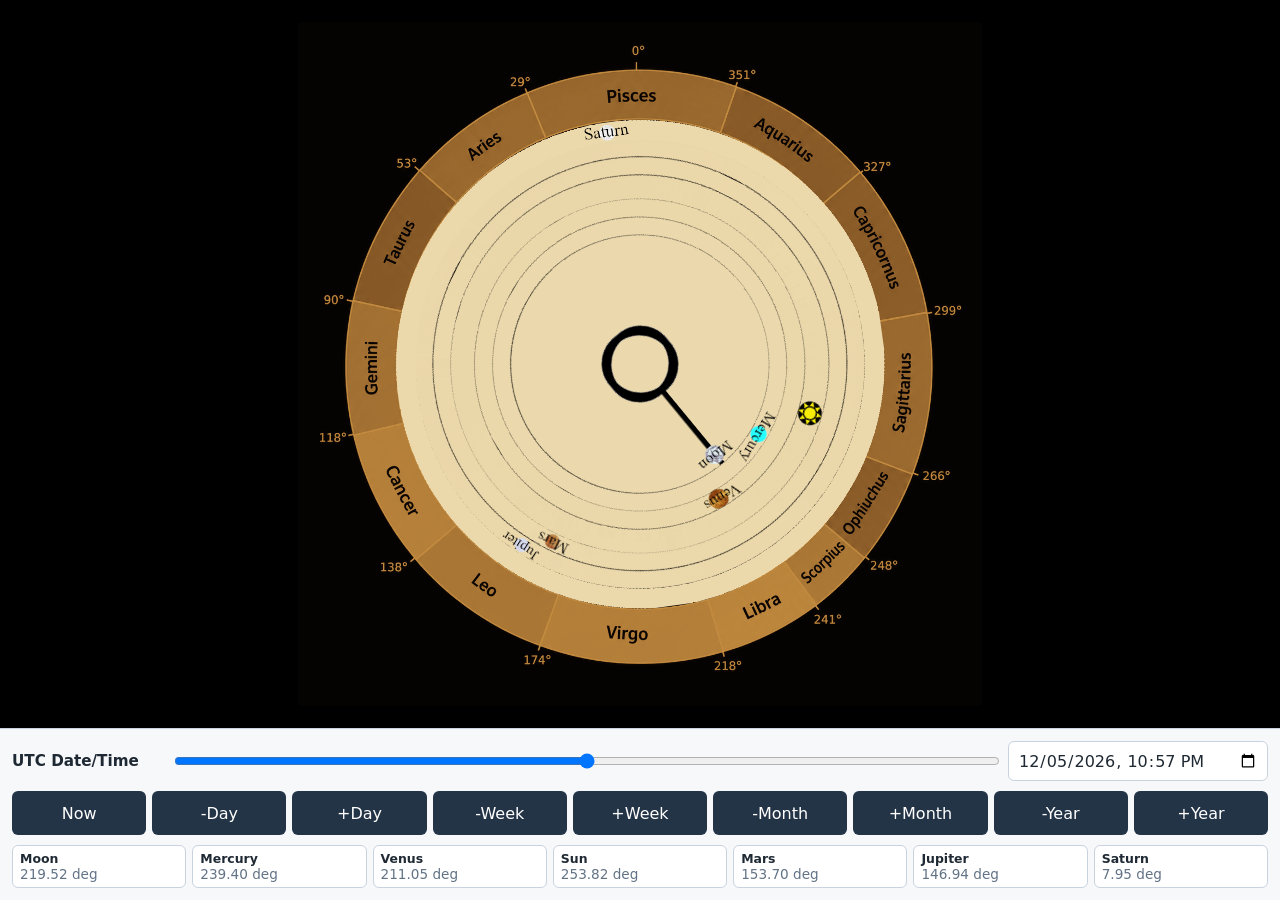
==== antikythera/index.html @ cddb11d9 "center constellations" ====
<!doctype html>
<html lang="en">
<head>
  <meta charset="utf-8">
  <meta name="viewport" content="width=device-width, initial-scale=1">
  <title>Antikythera Rings AD16 HTML</title>
  <link rel="stylesheet" href="style.css">
</head>
<body>
  <main class="app-shell">
    <section class="stage" aria-label="Antikythera ring display">
      <canvas id="ringsCanvas"></canvas>
    </section>

    <section class="controls" aria-label="Date and time controls">
      <div class="date-row">
        <label for="dateInput">UTC Date/Time</label>
        <input id="dateSlider" type="range" min="-36525" max="36525" value="0" step="0.25">
        <input id="dateInput" type="datetime-local" step="60">
      </div>

      <div class="button-row" aria-label="Date step controls">
        <button type="button" data-action="now">Now</button>
        <button type="button" data-days="-1">-Day</button>
        <button type="button" data-days="1">+Day</button>
        <button type="button" data-weeks="-1">-Week</button>
        <button type="button" data-weeks="1">+Week</button>
        <button type="button" data-months="-1">-Month</button>
        <button type="button" data-months="1">+Month</button>
        <button type="button" data-years="-1">-Year</button>
        <button type="button" data-years="1">+Year</button>
      </div>

      <div class="readout" id="readout" aria-live="polite"></div>
    </section>
  </main>

  <script src="vendor/astronomy.browser.min.js"></script>
  <script src="app.js"></script>
</body>
</html>
---- antikythera/style.css ----
:root {
  color-scheme: light;
  --ink: #1f2933;
  --muted: #627386;
  --line: #c9d3df;
  --panel: #f6f8fa;
  --button: #243447;
  --button-hover: #344b63;
  --focus: #0b6bcb;
}

* {
  box-sizing: border-box;
}

html,
body {
  margin: 0;
  height: 100%;
}

body {
  background: #000000;
  color: var(--ink);
  font-family: system-ui, -apple-system, BlinkMacSystemFont, "Segoe UI", sans-serif;
  overflow: hidden;
}

.app-shell {
  height: 100vh;
  height: 100dvh;
  display: grid;
  grid-template-rows: minmax(0, 1fr) auto;
  overflow: hidden;
}

.stage {
  min-height: 0;
  position: relative;
  overflow: hidden;
  background: #000000;
}

.stage::before {
  content: "";
  position: absolute;
  inset: 3%;
  background-image: url("Rings/ChatGPT Image May 6, 2026, 04_53_52 PM bronze source centered.png");
  background-position: center;
  background-repeat: no-repeat;
  background-size: contain;
  pointer-events: none;
}

#ringsCanvas {
  position: relative;
  z-index: 1;
  width: 100%;
  height: 100%;
  display: block;
}

.controls {
  border-top: 1px solid var(--line);
  background: var(--panel);
  padding: 12px;
  max-height: 42vh;
  overflow-y: auto;
}

.date-row {
  display: grid;
  grid-template-columns: minmax(110px, 150px) minmax(160px, 1fr) minmax(190px, 260px);
  gap: 10px;
  align-items: center;
}

label {
  font-size: 0.95rem;
  font-weight: 650;
}

input,
button {
  font: inherit;
}

input[type="range"] {
  width: 100%;
}

input[type="datetime-local"] {
  width: 100%;
  min-height: 40px;
  border: 1px solid var(--line);
  border-radius: 6px;
  padding: 7px 9px;
  background: #ffffff;
  color: var(--ink);
}

button {
  min-height: 44px;
  border: 0;
  border-radius: 6px;
  padding: 8px 10px;
  color: #ffffff;
  background: var(--button);
  cursor: pointer;
  white-space: nowrap;
}

button:hover {
  background: var(--button-hover);
}

button:focus-visible,
input:focus-visible {
  outline: 3px solid color-mix(in srgb, var(--focus), transparent 68%);
  outline-offset: 2px;
}

.button-row {
  display: grid;
  grid-template-columns: repeat(9, minmax(0, 1fr));
  gap: 6px;
  margin-top: 10px;
}

.readout {
  margin-top: 10px;
  display: grid;
  grid-template-columns: repeat(7, minmax(88px, 1fr));
  gap: 6px;
  color: var(--muted);
  font-size: 0.85rem;
}

.readout div {
  min-height: 36px;
  border: 1px solid var(--line);
  border-radius: 6px;
  padding: 5px 7px;
  background: #ffffff;
}

.readout strong {
  display: block;
  color: var(--ink);
  font-size: 0.78rem;
  font-weight: 700;
  text-transform: capitalize;
}

@media (max-width: 820px) {
  .date-row {
    grid-template-columns: 1fr;
  }

  .button-row {
    grid-template-columns: repeat(3, minmax(0, 1fr));
  }

  .readout {
    grid-template-columns: repeat(2, minmax(0, 1fr));
  }
}

@media (max-width: 420px) {
  .button-row {
    grid-template-columns: repeat(2, minmax(0, 1fr));
  }

  .readout {
    grid-template-columns: 1fr;
  }
}
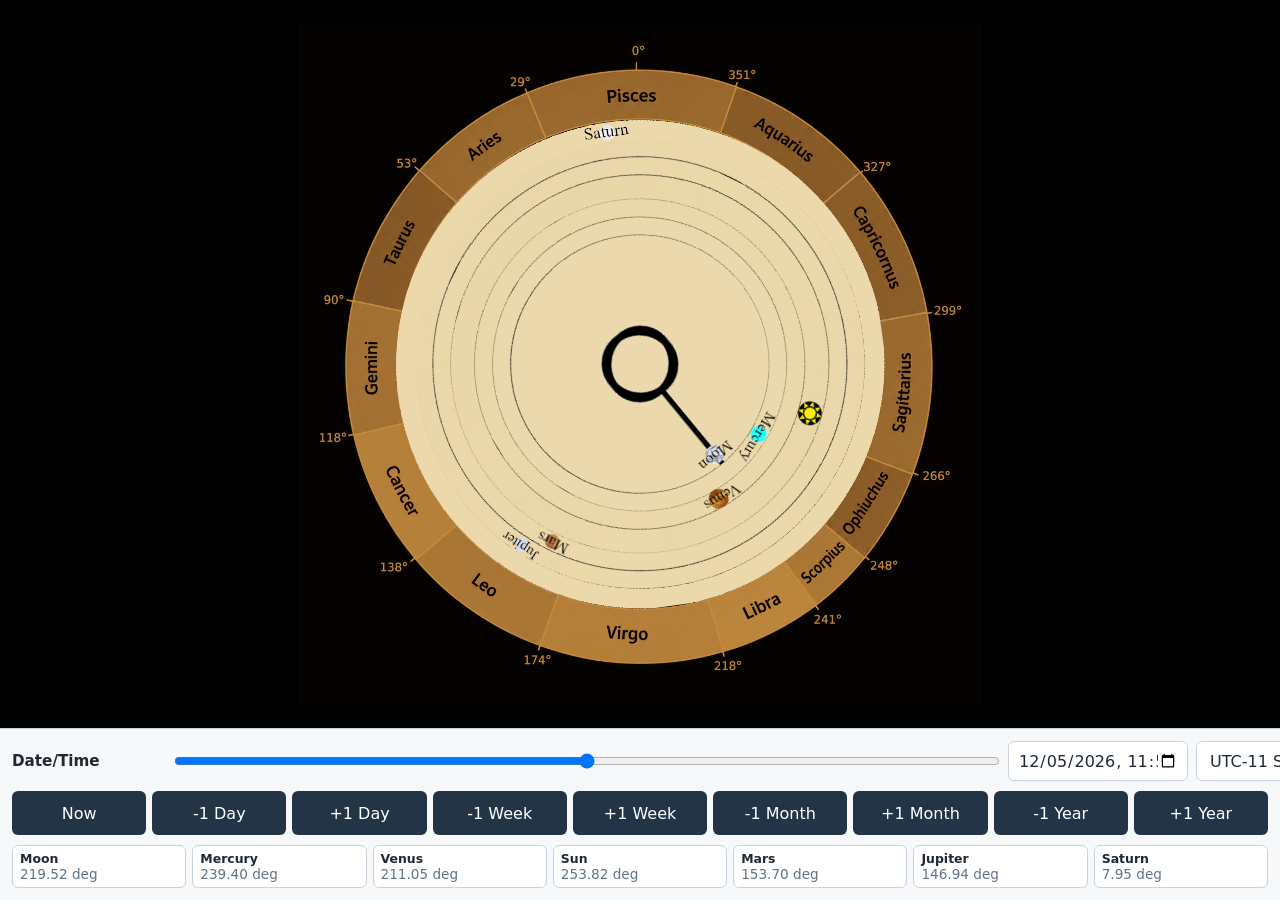
==== commit b1d1e412: "Added time zones." ====
--- a/antikythera/index.html
+++ b/antikythera/index.html
@@ -14,21 +14,49 @@
 
     <section class="controls" aria-label="Date and time controls">
       <div class="date-row">
-        <label for="dateInput">UTC Date/Time</label>
+        <label for="dateInput">Date/Time</label>
         <input id="dateSlider" type="range" min="-36525" max="36525" value="0" step="0.25">
-        <input id="dateInput" type="datetime-local" step="60">
+        <div class="date-fields">
+          <input id="dateInput" type="datetime-local" step="60">
+          <select id="timeZoneSelect" aria-label="Time zone">
+            <option value="Pacific/Pago_Pago">UTC-11 SST - Pago Pago, Niue, Midway</option>
+            <option value="Pacific/Honolulu">UTC-10 HST - Honolulu, Papeete, Rarotonga</option>
+            <option value="America/Anchorage">UTC-09/-08 AKT - Anchorage, Juneau, Gambier</option>
+            <option value="America/Los_Angeles">UTC-08/-07 PT - Los Angeles, Vancouver, Tijuana</option>
+            <option value="America/Denver">UTC-07/-06 MT - Denver, Calgary, Phoenix</option>
+            <option value="America/Chicago">UTC-06/-05 CT - Chicago, Mexico City, Guatemala City</option>
+            <option value="America/New_York">UTC-05/-04 ET - New York, Toronto, Lima</option>
+            <option value="America/Santiago">UTC-04/-03 CLT - Santiago, Caracas, La Paz</option>
+            <option value="America/Sao_Paulo">UTC-03 BRT/ART - Sao Paulo, Buenos Aires, Montevideo</option>
+            <option value="Atlantic/South_Georgia">UTC-02 GST - South Georgia, Fernando de Noronha</option>
+            <option value="Atlantic/Azores">UTC-01/+00 AZOT - Azores, Cape Verde, Ittoqqortoormiit</option>
+            <option value="Europe/London">UTC+00/+01 GMT/BST - London, Accra, Reykjavik</option>
+            <option value="Europe/Paris">UTC+01/+02 CET - Paris, Lagos, Madrid</option>
+            <option value="Europe/Athens">UTC+02/+03 EET - Athens, Cairo, Johannesburg</option>
+            <option value="Europe/Istanbul">UTC+03 TRT/EAT/AST - Istanbul, Nairobi, Riyadh</option>
+            <option value="Asia/Dubai">UTC+04 GST - Dubai, Baku, Tbilisi</option>
+            <option value="Asia/Karachi">UTC+05 PKT - Karachi, Tashkent, Yekaterinburg</option>
+            <option value="Asia/Dhaka">UTC+06 BST/ALMT - Dhaka, Almaty, Thimphu</option>
+            <option value="Asia/Bangkok">UTC+07 ICT/WIB - Bangkok, Jakarta, Hanoi</option>
+            <option value="Asia/Shanghai">UTC+08 CST/PHT/AWST - Shanghai, Manila, Perth</option>
+            <option value="Asia/Tokyo">UTC+09 JST/KST - Tokyo, Seoul, Osaka</option>
+            <option value="Australia/Sydney">UTC+10/+11 AET - Sydney, Brisbane, Port Moresby</option>
+            <option value="Pacific/Noumea">UTC+11 NCT/SBT - Noumea, Honiara, Magadan</option>
+            <option value="Pacific/Auckland">UTC+12/+13 NZT - Auckland, Suva, Wellington</option>
+          </select>
+        </div>
       </div>
 
       <div class="button-row" aria-label="Date step controls">
-        <button type="button" data-action="now">Now</button>
-        <button type="button" data-days="-1">-Day</button>
-        <button type="button" data-days="1">+Day</button>
-        <button type="button" data-weeks="-1">-Week</button>
-        <button type="button" data-weeks="1">+Week</button>
-        <button type="button" data-months="-1">-Month</button>
-        <button type="button" data-months="1">+Month</button>
-        <button type="button" data-years="-1">-Year</button>
-        <button type="button" data-years="1">+Year</button>
+        <button class="step-now" type="button" data-action="now">Now</button>
+        <button class="step-minus step-day" type="button" data-days="-1">-1 Day</button>
+        <button class="step-plus step-day" type="button" data-days="1">+1 Day</button>
+        <button class="step-minus step-week" type="button" data-weeks="-1">-1 Week</button>
+        <button class="step-plus step-week" type="button" data-weeks="1">+1 Week</button>
+        <button class="step-minus step-month" type="button" data-months="-1">-1 Month</button>
+        <button class="step-plus step-month" type="button" data-months="1">+1 Month</button>
+        <button class="step-minus step-year" type="button" data-years="-1">-1 Year</button>
+        <button class="step-plus step-year" type="button" data-years="1">+1 Year</button>
       </div>
 
       <div class="readout" id="readout" aria-live="polite"></div>
--- a/antikythera/style.css
+++ b/antikythera/style.css
@@ -81,6 +81,7 @@
 }
 
 input,
+select,
 button {
   font: inherit;
 }
@@ -90,6 +91,22 @@
 }
 
 input[type="datetime-local"] {
+  width: 100%;
+  min-height: 40px;
+  border: 1px solid var(--line);
+  border-radius: 6px;
+  padding: 7px 9px;
+  background: #ffffff;
+  color: var(--ink);
+}
+
+.date-fields {
+  display: grid;
+  grid-template-columns: minmax(180px, 1fr) minmax(180px, 240px);
+  gap: 8px;
+}
+
+select {
   width: 100%;
   min-height: 40px;
   border: 1px solid var(--line);
@@ -115,7 +132,8 @@
 }
 
 button:focus-visible,
-input:focus-visible {
+input:focus-visible,
+select:focus-visible {
   outline: 3px solid color-mix(in srgb, var(--focus), transparent 68%);
   outline-offset: 2px;
 }
@@ -157,8 +175,40 @@
     grid-template-columns: 1fr;
   }
 
+  .date-fields {
+    grid-template-columns: 1fr;
+  }
+
   .button-row {
-    grid-template-columns: repeat(3, minmax(0, 1fr));
+    grid-template-columns: repeat(2, minmax(0, 1fr));
+  }
+
+  .step-now {
+    grid-column: 1 / -1;
+  }
+
+  .step-plus {
+    grid-column: 1;
+  }
+
+  .step-minus {
+    grid-column: 2;
+  }
+
+  .step-day {
+    grid-row: 2;
+  }
+
+  .step-week {
+    grid-row: 3;
+  }
+
+  .step-month {
+    grid-row: 4;
+  }
+
+  .step-year {
+    grid-row: 5;
   }
 
   .readout {
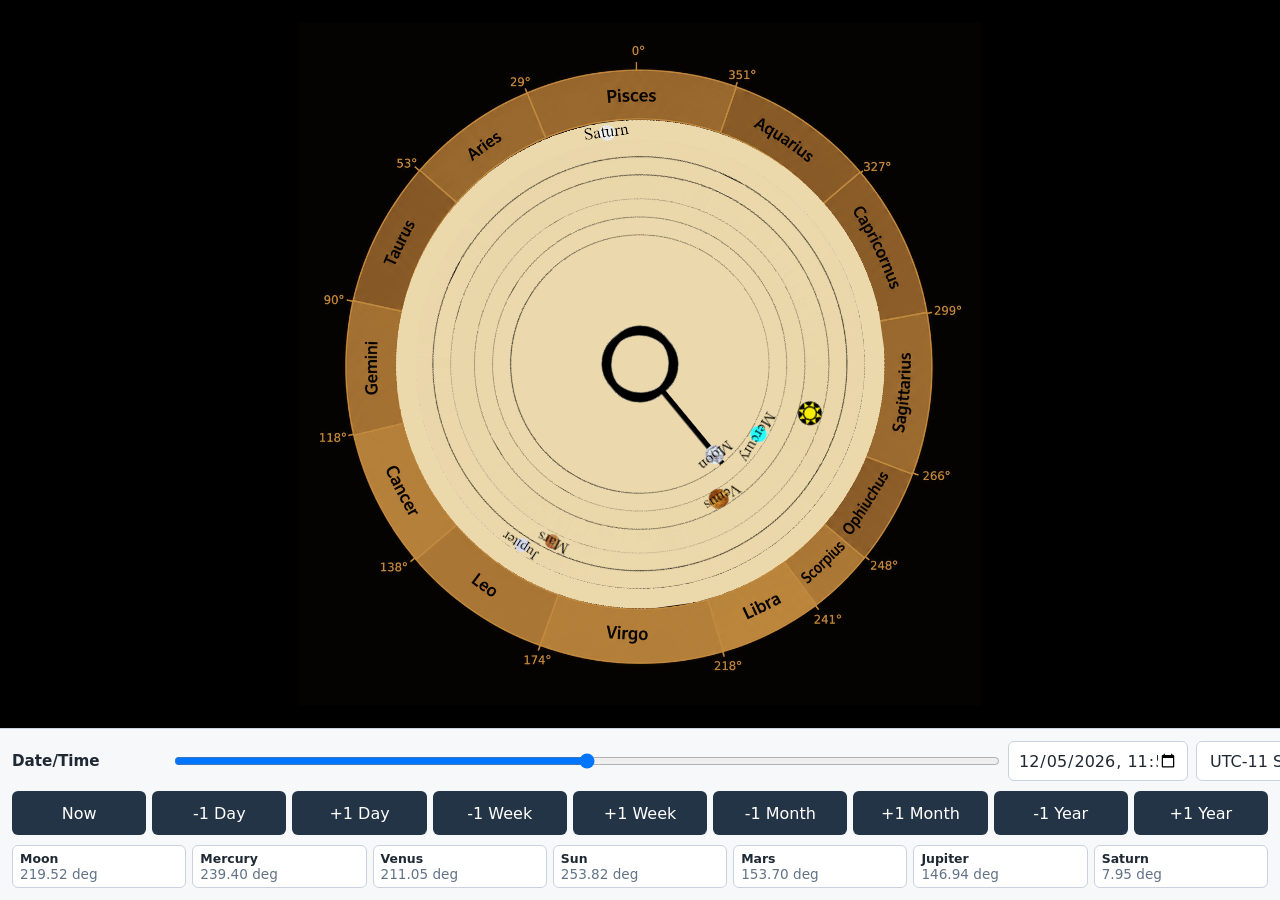
==== commit 18fa8aaa: "Fixed for different phone" ====
--- a/antikythera/index.html
+++ b/antikythera/index.html
@@ -4,7 +4,7 @@
   <meta charset="utf-8">
   <meta name="viewport" content="width=device-width, initial-scale=1">
   <title>Antikythera Rings AD16 HTML</title>
-  <link rel="stylesheet" href="style.css">
+  <link rel="stylesheet" href="style.css?v=20260523">
 </head>
 <body>
   <main class="app-shell">
@@ -63,7 +63,7 @@
     </section>
   </main>
 
-  <script src="vendor/astronomy.browser.min.js"></script>
-  <script src="app.js"></script>
+  <script src="vendor/astronomy.browser.min.js?v=20260523"></script>
+  <script src="app.js?v=20260523"></script>
 </body>
 </html>
--- a/antikythera/style.css
+++ b/antikythera/style.css
@@ -170,7 +170,7 @@
   text-transform: capitalize;
 }
 
-@media (max-width: 820px) {
+@media (max-width: 820px), (pointer: coarse) {
   .date-row {
     grid-template-columns: 1fr;
   }
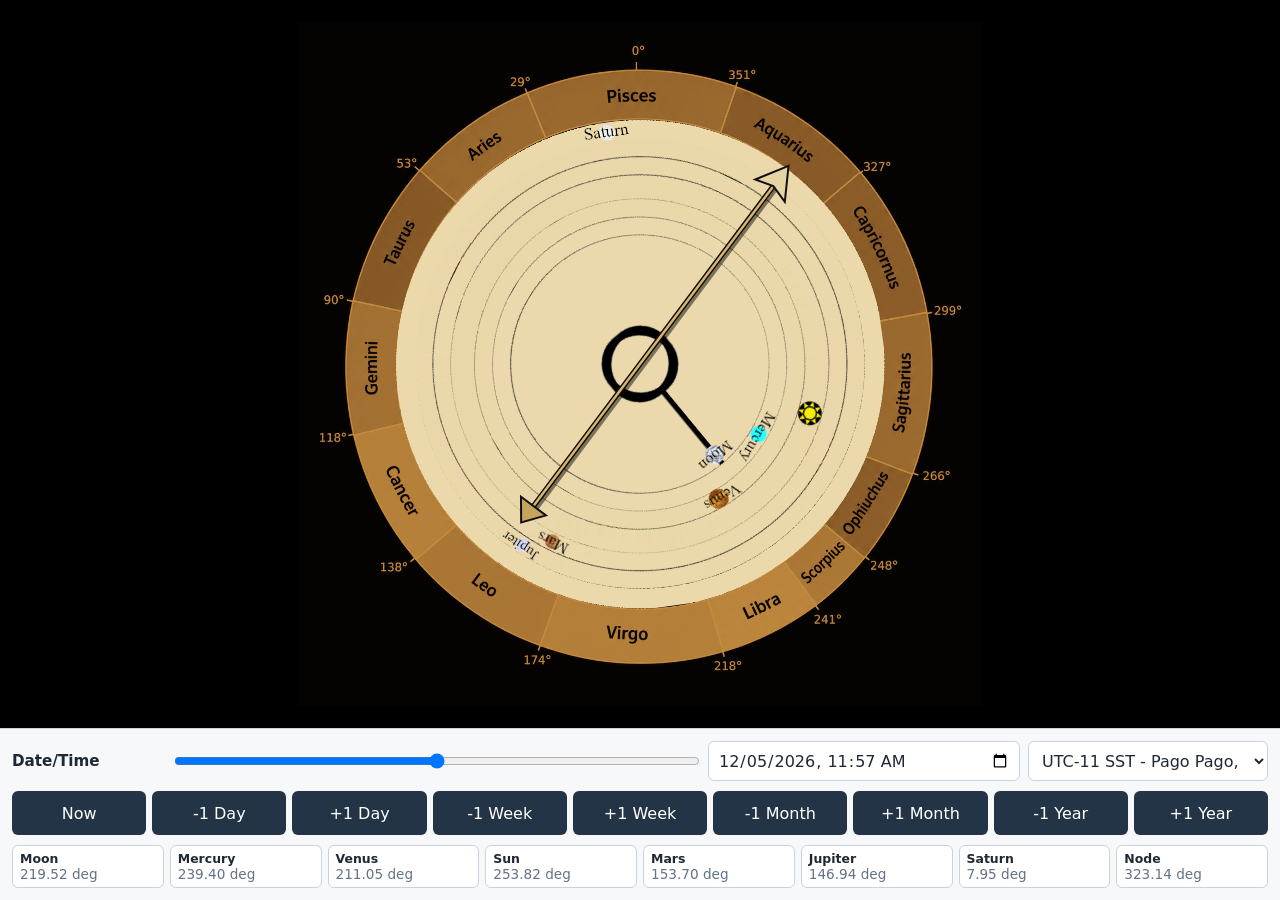
==== commit a1f9a687: "added draconian" ====
--- a/antikythera/index.html
+++ b/antikythera/index.html
@@ -4,7 +4,7 @@
   <meta charset="utf-8">
   <meta name="viewport" content="width=device-width, initial-scale=1">
   <title>Antikythera Rings AD16 HTML</title>
-  <link rel="stylesheet" href="style.css?v=20260523">
+  <link rel="stylesheet" href="style.css?v=20260531">
 </head>
 <body>
   <main class="app-shell">
@@ -63,7 +63,7 @@
     </section>
   </main>
 
-  <script src="vendor/astronomy.browser.min.js?v=20260523"></script>
-  <script src="app.js?v=20260523"></script>
+  <script src="vendor/astronomy.browser.min.js?v=20260531"></script>
+  <script src="app.js?v=20260531-node"></script>
 </body>
 </html>
--- a/antikythera/style.css
+++ b/antikythera/style.css
@@ -70,7 +70,7 @@
 
 .date-row {
   display: grid;
-  grid-template-columns: minmax(110px, 150px) minmax(160px, 1fr) minmax(190px, 260px);
+  grid-template-columns: minmax(110px, 150px) minmax(160px, 1fr) minmax(420px, 560px);
   gap: 10px;
   align-items: center;
 }
@@ -148,7 +148,7 @@
 .readout {
   margin-top: 10px;
   display: grid;
-  grid-template-columns: repeat(7, minmax(88px, 1fr));
+  grid-template-columns: repeat(8, minmax(88px, 1fr));
   gap: 6px;
   color: var(--muted);
   font-size: 0.85rem;
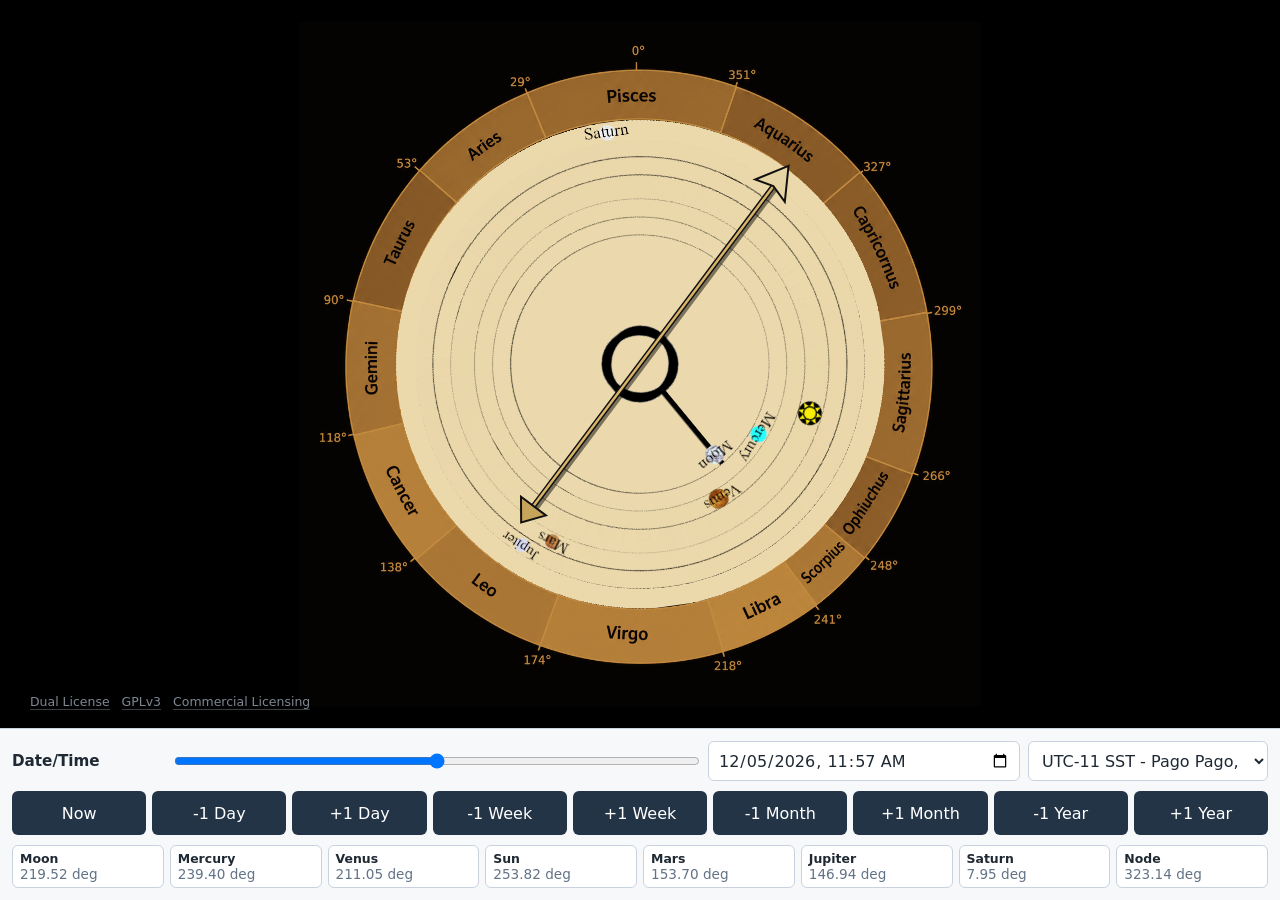
==== commit a494bfb3: "license" ====
--- a/antikythera/index.html
+++ b/antikythera/index.html
@@ -9,6 +9,11 @@
 <body>
   <main class="app-shell">
     <section class="stage" aria-label="Antikythera ring display">
+      <nav class="stage-legal-links" aria-label="Legal links">
+        <a href="../license.html">Dual License</a>
+        <a href="../GPL-3.0.txt">GPLv3</a>
+        <a href="../COMMERCIAL_LICENSE.md">Commercial Licensing</a>
+      </nav>
       <canvas id="ringsCanvas"></canvas>
     </section>
 
--- a/antikythera/style.css
+++ b/antikythera/style.css
@@ -60,6 +60,30 @@
   display: block;
 }
 
+.stage-legal-links {
+  position: absolute;
+  z-index: 2;
+  left: 30px;
+  bottom: 18px;
+  display: flex;
+  flex-wrap: wrap;
+  gap: 12px;
+  width: min(92%, 430px);
+  color: #7d8792;
+  font-size: 0.78rem;
+}
+
+.stage-legal-links a {
+  color: #7d8792;
+  text-decoration: none;
+  border-bottom: 1px solid rgba(125, 135, 146, 0.45);
+}
+
+.stage-legal-links a:hover {
+  color: #aeb7c2;
+  border-bottom-color: #aeb7c2;
+}
+
 .controls {
   border-top: 1px solid var(--line);
   background: var(--panel);
@@ -171,6 +195,13 @@
 }
 
 @media (max-width: 820px), (pointer: coarse) {
+  .stage-legal-links {
+    left: 16px;
+    right: 16px;
+    bottom: 12px;
+    width: auto;
+  }
+
   .date-row {
     grid-template-columns: 1fr;
   }
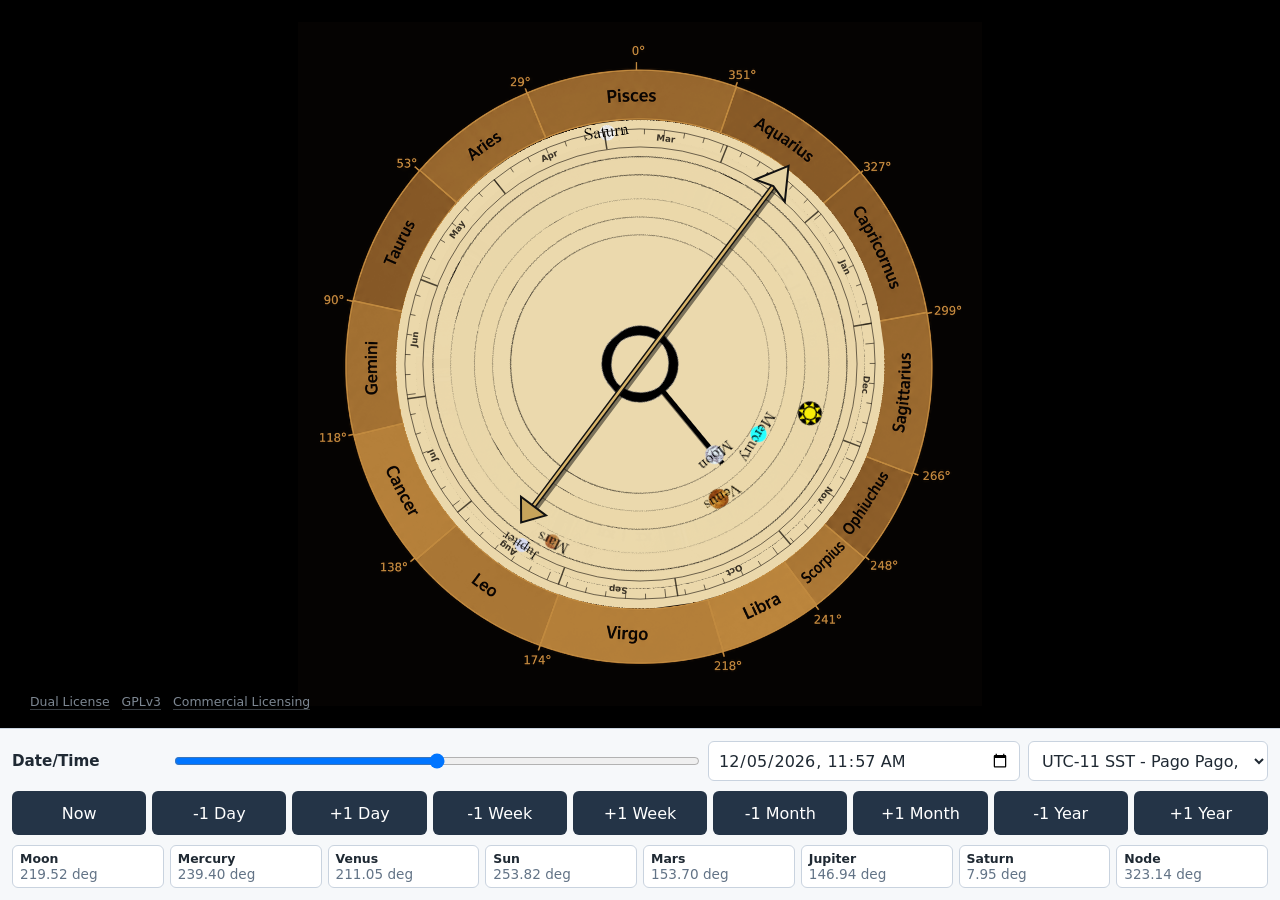
==== commit 688afaf8: "months and date" ====
--- a/antikythera/index.html
+++ b/antikythera/index.html
@@ -69,6 +69,6 @@
   </main>
 
   <script src="vendor/astronomy.browser.min.js?v=20260531"></script>
-  <script src="app.js?v=20260531-node"></script>
+  <script src="app.js?v=20260602-calendar"></script>
 </body>
 </html>
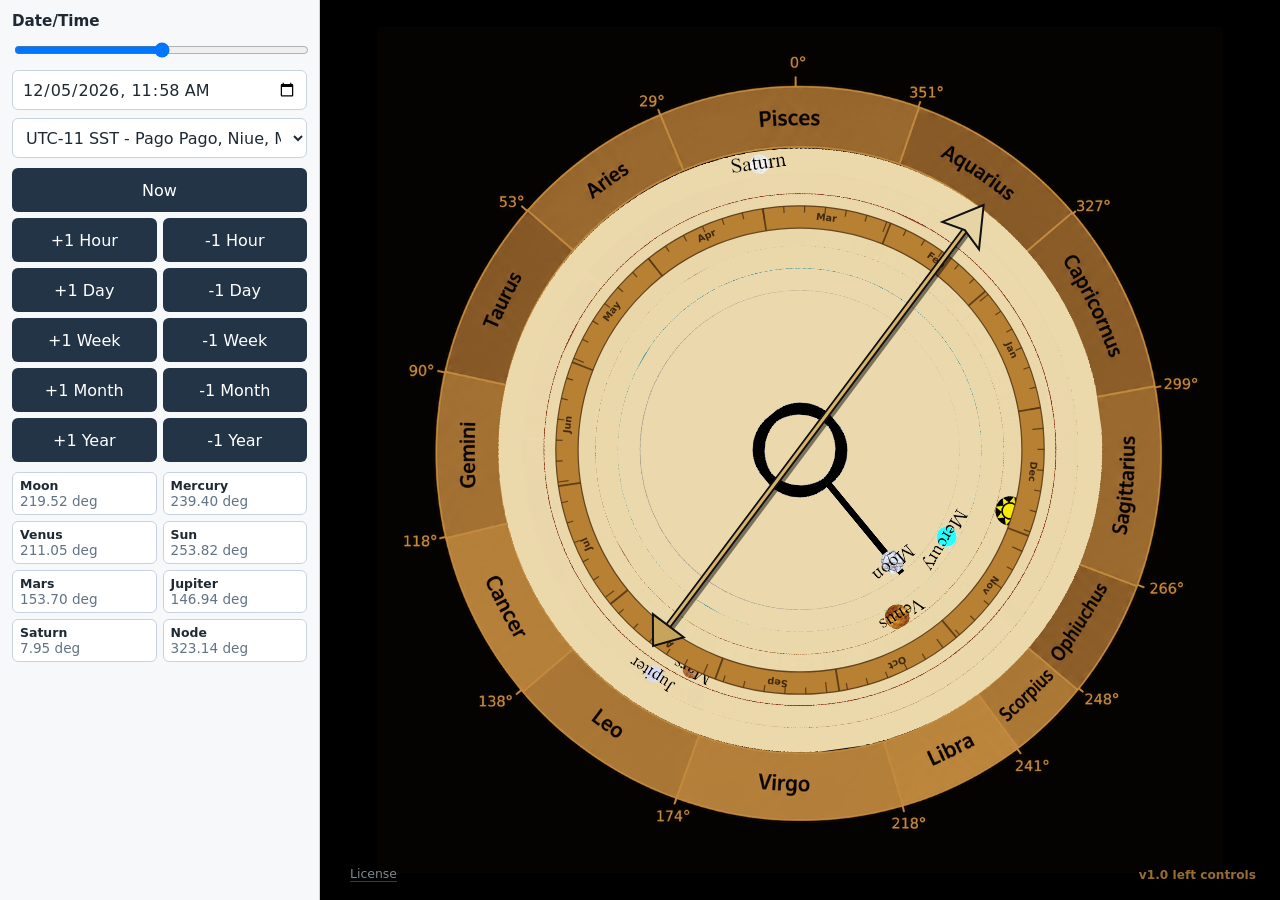
==== commit 49af9389: "V 1.0" ====
--- a/antikythera/index.html
+++ b/antikythera/index.html
@@ -10,10 +10,9 @@
   <main class="app-shell">
     <section class="stage" aria-label="Antikythera ring display">
       <nav class="stage-legal-links" aria-label="Legal links">
-        <a href="../license.html">Dual License</a>
-        <a href="../GPL-3.0.txt">GPLv3</a>
-        <a href="../COMMERCIAL_LICENSE.md">Commercial Licensing</a>
+        <a href="../license.html">License</a>
       </nav>
+      <div class="stage-version" id="visualVersion" aria-label="Visual version"></div>
       <canvas id="ringsCanvas"></canvas>
     </section>
 
@@ -54,14 +53,16 @@
 
       <div class="button-row" aria-label="Date step controls">
         <button class="step-now" type="button" data-action="now">Now</button>
+        <button class="step-plus step-hour" type="button" data-hours="1">+1 Hour</button>
+        <button class="step-minus step-hour" type="button" data-hours="-1">-1 Hour</button>
+        <button class="step-plus step-day" type="button" data-days="1">+1 Day</button>
         <button class="step-minus step-day" type="button" data-days="-1">-1 Day</button>
-        <button class="step-plus step-day" type="button" data-days="1">+1 Day</button>
+        <button class="step-plus step-week" type="button" data-weeks="1">+1 Week</button>
         <button class="step-minus step-week" type="button" data-weeks="-1">-1 Week</button>
-        <button class="step-plus step-week" type="button" data-weeks="1">+1 Week</button>
+        <button class="step-plus step-month" type="button" data-months="1">+1 Month</button>
         <button class="step-minus step-month" type="button" data-months="-1">-1 Month</button>
-        <button class="step-plus step-month" type="button" data-months="1">+1 Month</button>
+        <button class="step-plus step-year" type="button" data-years="1">+1 Year</button>
         <button class="step-minus step-year" type="button" data-years="-1">-1 Year</button>
-        <button class="step-plus step-year" type="button" data-years="1">+1 Year</button>
       </div>
 
       <div class="readout" id="readout" aria-live="polite"></div>
@@ -69,6 +70,6 @@
   </main>
 
   <script src="vendor/astronomy.browser.min.js?v=20260531"></script>
-  <script src="app.js?v=20260602-calendar"></script>
+  <script src="app.js?v=20260604-v10-left-controls"></script>
 </body>
 </html>
--- a/antikythera/style.css
+++ b/antikythera/style.css
@@ -30,11 +30,13 @@
   height: 100vh;
   height: 100dvh;
   display: grid;
-  grid-template-rows: minmax(0, 1fr) auto;
+  grid-template-columns: minmax(300px, 25vw) minmax(0, 1fr);
   overflow: hidden;
 }
 
 .stage {
+  grid-column: 2;
+  grid-row: 1;
   min-height: 0;
   position: relative;
   overflow: hidden;
@@ -84,19 +86,32 @@
   border-bottom-color: #aeb7c2;
 }
 
+.stage-version {
+  position: absolute;
+  z-index: 2;
+  right: 24px;
+  bottom: 18px;
+  color: #b9863a;
+  font-size: 0.76rem;
+  font-weight: 650;
+  letter-spacing: 0;
+  opacity: 0.82;
+  pointer-events: none;
+}
+
 .controls {
-  border-top: 1px solid var(--line);
+  grid-column: 1;
+  grid-row: 1;
+  border-right: 1px solid var(--line);
   background: var(--panel);
   padding: 12px;
-  max-height: 42vh;
   overflow-y: auto;
 }
 
 .date-row {
   display: grid;
-  grid-template-columns: minmax(110px, 150px) minmax(160px, 1fr) minmax(420px, 560px);
+  grid-template-columns: 1fr;
   gap: 10px;
-  align-items: center;
 }
 
 label {
@@ -126,7 +141,7 @@
 
 .date-fields {
   display: grid;
-  grid-template-columns: minmax(180px, 1fr) minmax(180px, 240px);
+  grid-template-columns: 1fr;
   gap: 8px;
 }
 
@@ -164,15 +179,27 @@
 
 .button-row {
   display: grid;
-  grid-template-columns: repeat(9, minmax(0, 1fr));
+  grid-template-columns: repeat(2, minmax(0, 1fr));
   gap: 6px;
   margin-top: 10px;
 }
 
+.step-now {
+  grid-column: 1 / -1;
+}
+
+.step-plus {
+  grid-column: 1;
+}
+
+.step-minus {
+  grid-column: 2;
+}
+
 .readout {
   margin-top: 10px;
   display: grid;
-  grid-template-columns: repeat(8, minmax(88px, 1fr));
+  grid-template-columns: repeat(2, minmax(0, 1fr));
   gap: 6px;
   color: var(--muted);
   font-size: 0.85rem;
@@ -195,6 +222,24 @@
 }
 
 @media (max-width: 820px), (pointer: coarse) {
+  .app-shell {
+    grid-template-columns: 1fr;
+    grid-template-rows: minmax(0, 1fr) auto;
+  }
+
+  .stage {
+    grid-column: 1;
+    grid-row: 1;
+  }
+
+  .controls {
+    grid-column: 1;
+    grid-row: 2;
+    border-right: 0;
+    border-top: 1px solid var(--line);
+    max-height: 42vh;
+  }
+
   .stage-legal-links {
     left: 16px;
     right: 16px;
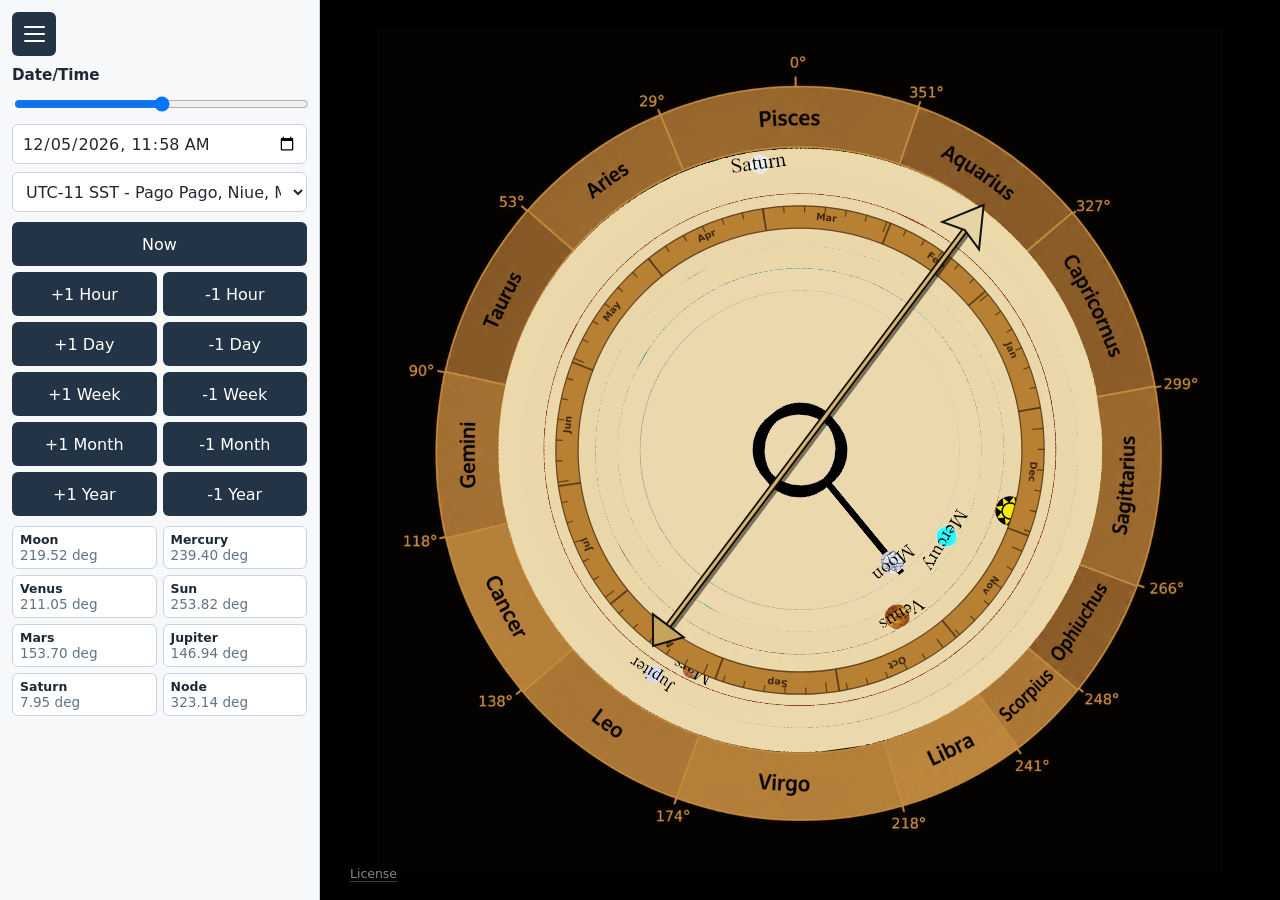
==== commit 95ccb705: "Add Antikythera documentation menu" ====
--- a/antikythera/index.html
+++ b/antikythera/index.html
@@ -4,7 +4,7 @@
   <meta charset="utf-8">
   <meta name="viewport" content="width=device-width, initial-scale=1">
   <title>Antikythera Rings AD16 HTML</title>
-  <link rel="stylesheet" href="style.css?v=20260531">
+  <link rel="stylesheet" href="style.css?v=20260610-doc-menu">
 </head>
 <body>
   <main class="app-shell">
@@ -17,6 +17,17 @@
     </section>
 
     <section class="controls" aria-label="Date and time controls">
+      <div class="controls-menu">
+        <button class="menu-toggle" type="button" aria-label="Open menu" aria-expanded="false" aria-controls="siteMenu">
+          <span aria-hidden="true"></span>
+          <span aria-hidden="true"></span>
+          <span aria-hidden="true"></span>
+        </button>
+        <nav class="menu-panel" id="siteMenu" aria-label="Site menu" hidden>
+          <a href="docs/antikythera_documentation.pdf" target="_blank" rel="noopener">Documentation</a>
+        </nav>
+      </div>
+
       <div class="date-row">
         <label for="dateInput">Date/Time</label>
         <input id="dateSlider" type="range" min="-36525" max="36525" value="0" step="0.25">
@@ -70,6 +81,6 @@
   </main>
 
   <script src="vendor/astronomy.browser.min.js?v=20260531"></script>
-  <script src="app.js?v=20260604-v10-left-controls"></script>
+  <script src="app.js?v=20260610-doc-menu"></script>
 </body>
 </html>
--- a/antikythera/style.css
+++ b/antikythera/style.css
@@ -7,6 +7,7 @@
   --button: #243447;
   --button-hover: #344b63;
   --focus: #0b6bcb;
+  --shadow: 0 16px 34px rgba(31, 41, 51, 0.16);
 }
 
 * {
@@ -87,25 +88,71 @@
 }
 
 .stage-version {
-  position: absolute;
-  z-index: 2;
-  right: 24px;
-  bottom: 18px;
-  color: #b9863a;
-  font-size: 0.76rem;
-  font-weight: 650;
-  letter-spacing: 0;
-  opacity: 0.82;
-  pointer-events: none;
+  display: none;
 }
 
 .controls {
   grid-column: 1;
   grid-row: 1;
+  position: relative;
   border-right: 1px solid var(--line);
   background: var(--panel);
   padding: 12px;
   overflow-y: auto;
+}
+
+.controls-menu {
+  position: relative;
+  z-index: 3;
+  display: flex;
+  align-items: flex-start;
+  margin-bottom: 10px;
+}
+
+.menu-toggle {
+  width: 44px;
+  min-height: 44px;
+  display: inline-flex;
+  flex-direction: column;
+  align-items: center;
+  justify-content: center;
+  gap: 5px;
+  padding: 0;
+}
+
+.menu-toggle span {
+  width: 21px;
+  height: 2px;
+  border-radius: 999px;
+  background: #ffffff;
+}
+
+.menu-panel {
+  position: absolute;
+  top: calc(100% + 8px);
+  left: 0;
+  width: min(260px, calc(100vw - 24px));
+  border: 1px solid var(--line);
+  border-radius: 6px;
+  background: #ffffff;
+  box-shadow: var(--shadow);
+  padding: 6px;
+}
+
+.menu-panel a {
+  display: block;
+  min-height: 42px;
+  border-radius: 4px;
+  padding: 10px 12px;
+  color: var(--ink);
+  font-weight: 650;
+  text-decoration: none;
+}
+
+.menu-panel a:hover,
+.menu-panel a:focus-visible {
+  background: #eef3f8;
+  outline: 0;
 }
 
 .date-row {
@@ -271,20 +318,24 @@
     grid-column: 2;
   }
 
+  .step-hour {
+    grid-row: 2;
+  }
+
   .step-day {
-    grid-row: 2;
+    grid-row: 3;
   }
 
   .step-week {
-    grid-row: 3;
+    grid-row: 4;
   }
 
   .step-month {
-    grid-row: 4;
+    grid-row: 5;
   }
 
   .step-year {
-    grid-row: 5;
+    grid-row: 6;
   }
 
   .readout {
